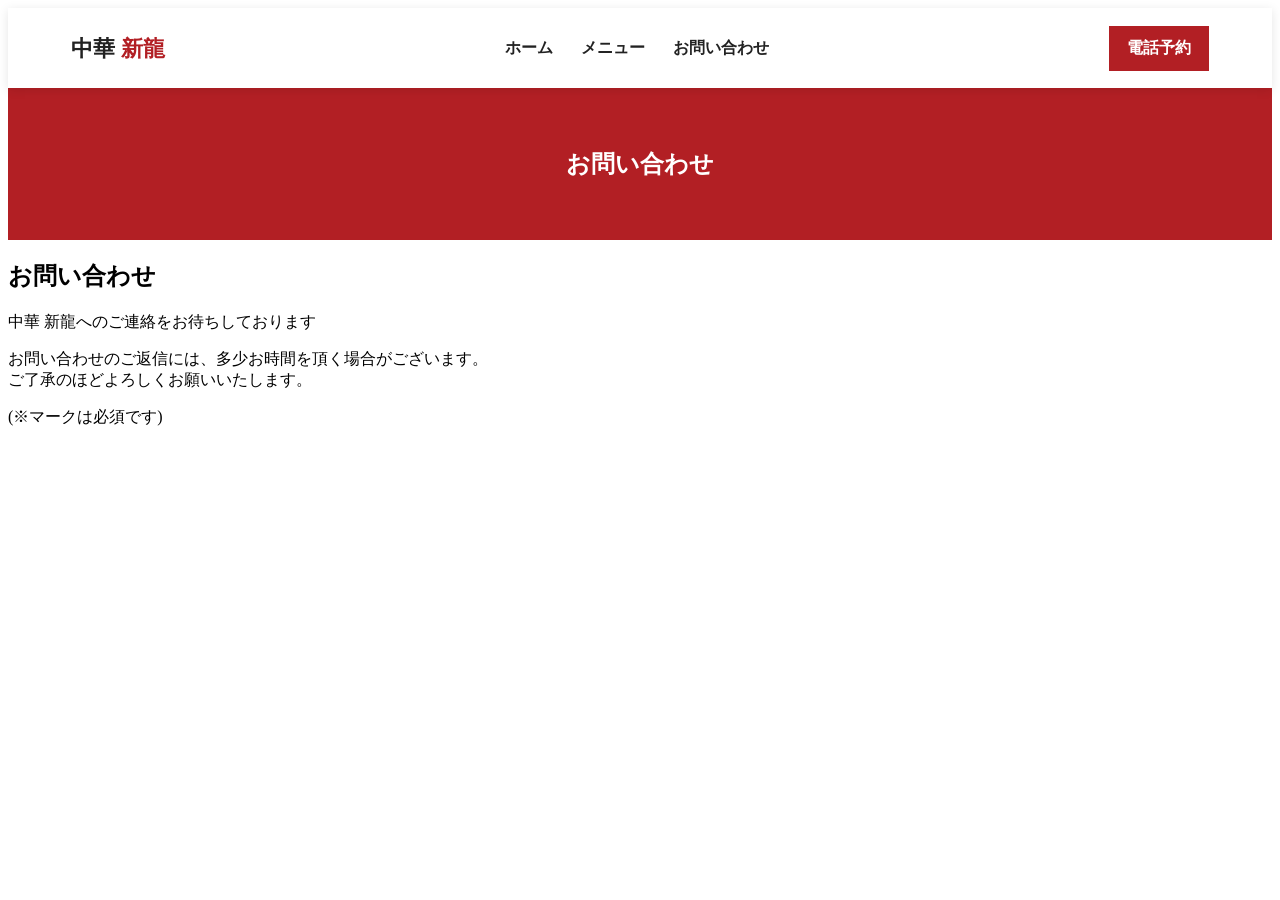
==== info.html @ 84b9b058 "feat:お問い合わせページを作成" ====
<!DOCTYPE html>
<html lang="ja">
<head>
  <meta charset="UTF-8">
  <meta name="viewport" content="width=device-width, initial-scale=1.0">
  <title>お問い合わせ | 中華 新龍</title>
  <link rel="stylesheet" href="./style.css">
</head>

<body>
 <header class="header">
    <div class="header__inner">
      <a class="header__logo" href="index.html">
        中華 <span>新龍</span>
      </a>

      <nav class="header__nav" aria-label="メインメニュー">
        <ul>
          <li><a href="index.html">ホーム</a></li>
          <li><a href="menu.html">メニュー</a></li>
          <li><a href="info.html">お問い合わせ</a></li>
        </ul>
      </nav>

      <a class="header__button" href="tel:0000000000">電話予約</a>
    </div>
  </header>

  <main>
    <section class="page-header">
      <h1>お問い合わせ</h1>
    </section>

    <section class="contact-section">
        <div class="contact-inner">

            <div class="contact-lead">
                <h2>お問い合わせ</h2>
                <p class="contact-lead__thanks">中華 新龍へのご連絡をお待ちしております</p>
                <p class="contact-lead__note">
                    お問い合わせのご返信には、多少お時間を頂く場合がございます。<br>
                    ご了承のほどよろしくお願いいたします。
                </p>
                <p class="contact-lead__required">(<span>※</span>マークは必須です)</p>
            </div>
        </div>
    </section>
---- style.css ----
/* ==========================================
    トップページ（index.html）用スタイル
   ========================================== */

.hero {
 position: relative;
  width: min(90%); 
  aspect-ratio: 4 / 3;
  margin: 40px auto;
  overflow: hidden;
  color: #fff;
  text-align: center;
}


.hero__image {
  position: absolute;
  inset: 0;
  width: 100%;
  height: 100%;
  object-fit: cover;
}

.hero__content {
  position: absolute;
  inset: 0;
  z-index: 2;
  display: grid;
  place-content: center;
  padding: 24px;
  text-align: center;
}

.hero__title {
  margin: 0 0 32px;
  font-size: clamp(2.5rem, 7vw, 5.5rem);
  line-height: 1.35;
}

.news {
  padding: 100px 0;
  background: #f7f3eb;
}

.news__inner {
  width: min(90%, 1100px);
  margin: 0 auto;
}

.news__heading {
  margin-bottom: 40px;
  text-align: center;
}

.news__en {
  margin: 0 0 8px;
  color: #b21f24;
  font-size: 0.9rem;
  font-weight: bold;
  letter-spacing: 0.15em;
}

.news__heading h2 {
  margin: 0;
  font-size: 2rem;
}

.news__list {
  display: grid;
  grid-template-columns: repeat(3, 1fr);
  gap: 24px;
}

.news-card {
  padding: 28px;
  background: #fff;
  border-top: 4px solid #b21f24;
  overflow: hidden; /* 画像がカードからはみ出さないようにする */
}

.news-card__meta {
  display: flex;
  gap: 12px;
  margin: 0 0 16px;
  color: #777;
  font-size: 0.85rem;
}

.news-card__meta span {
  color: #b21f24;
  font-weight: bold;
}

.news-card h3 {
  margin: 0 0 24px;
  font-size: 1.15rem;
  line-height: 1.7;
}

.news-card__image {
  display: block;
  width: 100%;
  aspect-ratio: 4 / 3;
  object-fit: cover;
   transition: transform 0.4s ease;
}

.news-card:hover .news-card__image {
  transform: scale(1.08);
}

.news-card__body {
  padding: 28px;
}

@media (max-width: 768px) {
  .news {
    padding: 64px 0;
  }

  .news__list {
    grid-template-columns: 1fr;
    display: flex;
    justify-content: flex-end;
  }
}

.access{
  padding: 100px 0;
  background: #f7f3eb;
}

.access__inner {
  display: grid;
   grid-template-columns: 1fr 1fr;
  gap: 48px;
  align-items: center;
  width: min(90%, 1100px);
  margin: 0 auto;
}

.access__info h2 {
  margin: 0 0 32px;
  font-size: 2rem;
}

.access__info dl {
  margin: 0;
}

.access__info dl div {
  padding: 16px 0;
  border-bottom: 1px solid #ccc;
}

.access__info dt {
  margin-bottom: 8px;
  color: #b21f24;
  font-weight: bold;
}

.access__info dd {
  margin: 0;
}

.access__map iframe {
  display: block;
  width: 100%;
  aspect-ratio: 4 / 3;
  border: 0;
}

@media (max-width: 768px) {
  .access {
    padding: 64px 0;
  }

  .access__inner {
    grid-template-columns: 1fr;
    gap: 32px;
  }
}

.header{
  position: sticky;
  top: 0;
  z-index: 1000;

  background: rgba(255, 255, 255, 0.95);
  box-shadow: 0 2px 10px rgba(0, 0, 0, 0.1);
}

.header__inner {
  display: flex;
  align-items: center;
  justify-content: space-between;

  width: min(90%, 1200px);
  min-height: 80px;
  margin: 0 auto;
}

.header__logo{
  color: #222;
  font-size: 1.4rem;
  font-weight: bold;
  text-decoration: none;
}

.header__logo span{
  color: #b21f24;
}

.header__nav ul{
  display: flex;
  gap: 28px;
  margin: 0;
  padding: 0;
  list-style: none;
}

.header__nav a {
  color: #222;
  font-weight: bold;
  text-decoration: none;
}

.header__nav a:hover {
  color: #b21f24;
}

.header__button{
  padding:12px 18px;
  background: #b21f24;
  color: #fff;
  font-weight: bold;
  text-decoration: none;
}

.news-list__more{
  display: block;
  width: fit-content;
  margin-left: auto;
  margin-top: 24px;
  font-size: 1.1rem;
  color: #222;
  font-weight: bold;
  text-decoration: none;
}

.news-list__more:hover {
  color: #b21f24;
}

.footer{
  padding:56px 0 24px;
  background:#453f3e;
  color: #fff;
}

.footer__inner{
  diisplay: flex;
  align-items: center;
  justyfy-content: space-between;
  gap: 32px;

  width: min(90%, 1100px);
  margin: 0 auto;
}

.footer__links {
  display: flex;
  align-items: center;
  gap: 32px;
}

.footer__link {
  display: inline-flex;
  align-items: center;
  gap: 8px;

  color: #fff;
  font-weight: bold;
  text-decoration: none;

  transition: color 0.3s;
}

.footer__link:hover{
  color: #e3b34d;
}

.footer__instagram-icon {
  width: 22px;
  height: 22px;
  fill: currentColor;
}

.footer__copyright {
  color: rgba(255, 255, 255, 0.7);
}

@media (max-width: 600px) {
  .footer__inner,
  .footer__links {
    align-items: flex-start;
    flex-direction: column;
  }

  .footer__inner {
    gap: 40px;
  }
}

/* ==========================================
    メニューページ（menu.html）用スタイル
   ========================================== */

   .page-header{
    padding:40px 0;
    background: #b21f24;
    color: #fff;
    text-align: center;
    }

    .menu-category-nav ul {
      display: flex;
      justify-content: center;
      gap: 16px;
      padding: 20px;
      list-style: none;
      background: #fff;
    }

    .menu-category-nav a {
      padding: 8px 16px;
      background: #f7f3eb;
      color: #222;
      text-decoration: none;
      border-radius: 20px;
      font-weight: bold;
    }

    .menu-category-nav a:hover {
      background: #b21f24;
      color: #fff;
    }

    .menu-section{
      width: min(90%, 1000px);
      margin:60px auto;
    }

    .menu-section__title{
      border-bottom: 2px solid #b21f24;
      padding-bottom: 8px;
      margin-bottom: 32px;
      font-size: 1.8rem;
    }

    /*  メニューの2列レイアウト（Grid） */

    .menu-grid{
      display: grid;
      grid-template-columns: repeat(auto-fill, minmax(320px, 1fr));
      gap: 24px;
    }

    .menu-item{
      display: flex;
      align-items: flex-start;
      gap: 16px;
      background: #fff;
      padding: 16px;
      border-radius: 8px;
      box-shadow: 0 2px 8px rgba(0, 0, 0, 0.05);
    }

    .menu-item__image{
      width: 150px;
      height: 150px;
      flex-shrink: 0;
      overflow: hidden;
      border-radius: 6px;
    }

    .menu-item__image img{
      width: 100%;
      height: 100%;
      object-fit: cover;
      border-radius: 6px;
    }

    .menu-item__content{
      flex: 1;
    }

    .menu-item__header{
      display: flex;
      justify-content: space-between;
      align-items: baseline;
      border-bottom: 1px dashed #ccc;
      padding-bottom: 6px;
      margin-bottom: 8px;
    }

    .menu-item__name{
      margin: 0;
      font-size: 1.1rem;
    }

    .menu-item__price{
      color: #b21f24;
      font-weight: bold;
      font-size: 1.1rem;
    }

    .menu-item__desc{
      margin: 0;
      font-size: 0.85rem;
      color: #666;
    }

    /* スマホ表示（画面幅768px以下）調整 */
    @media(max-width: 768px){
      .menu-grid{
        grid-template-columns: 1fr;
      }

      .menu-item{
        flex-direction: column;
      }

      .menu-item__image{
        width: 100%;
        height: 180px;
      }
    }
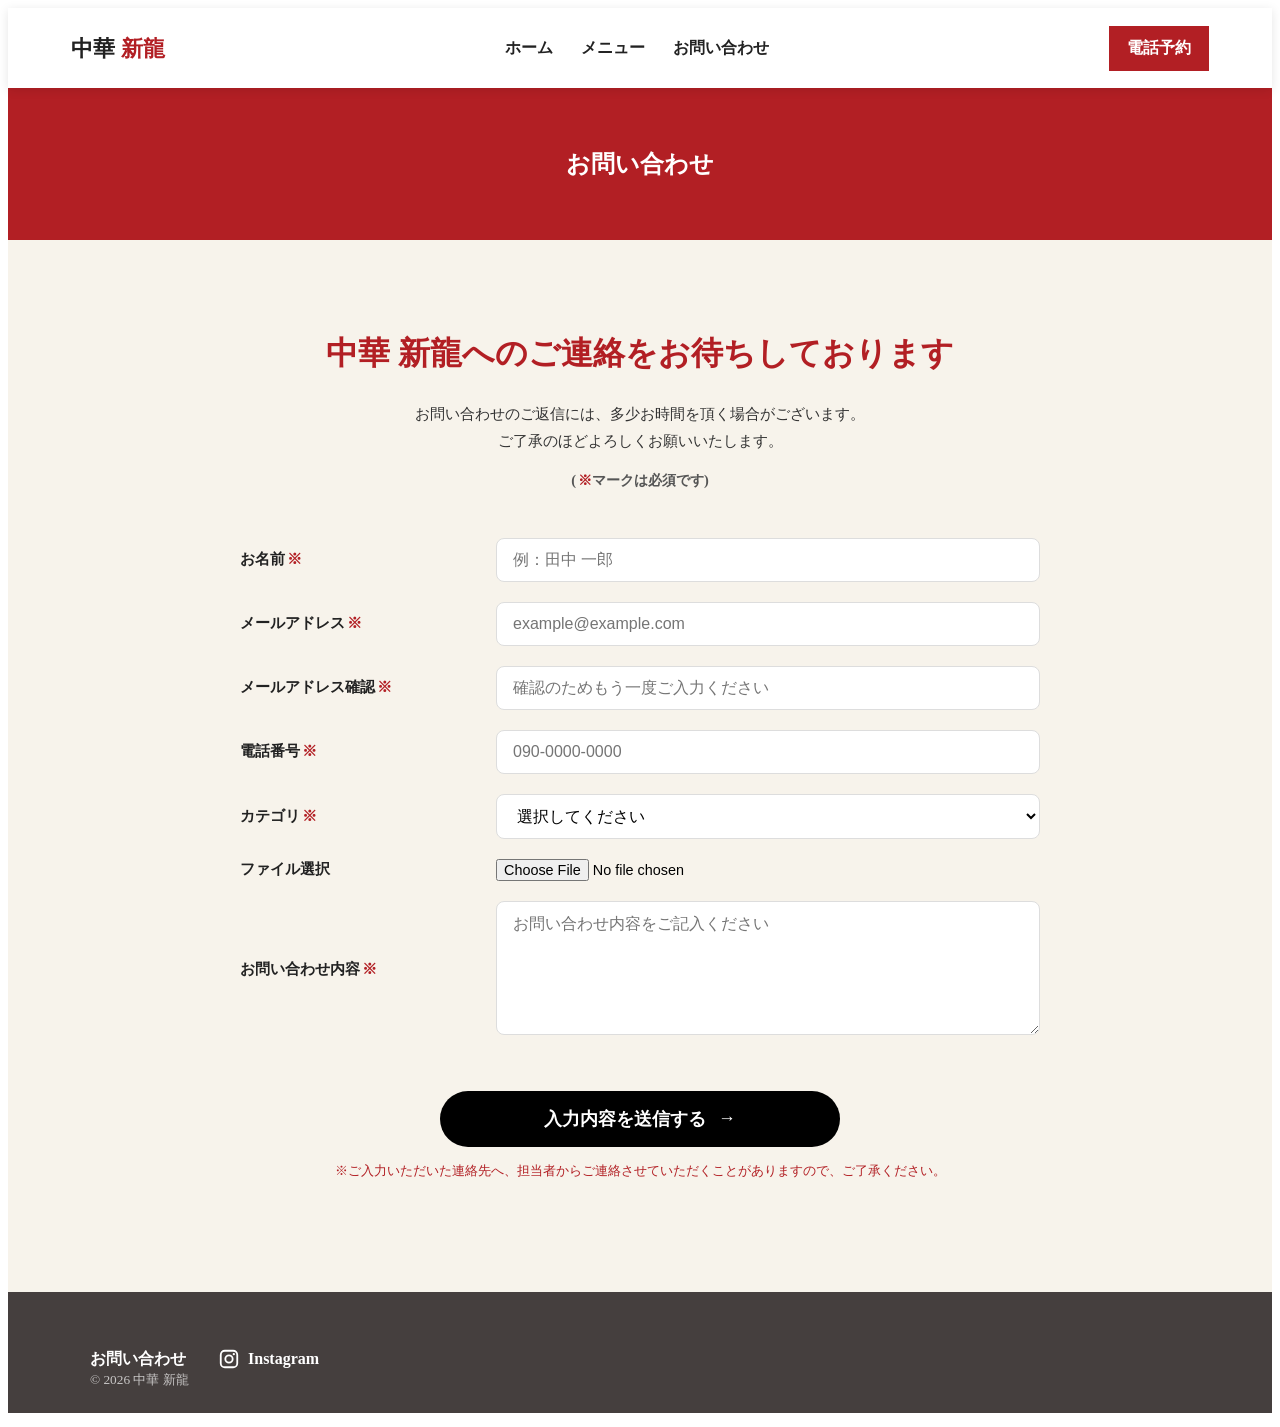
==== commit 8ba363c5: "feat:お問い合わせページ完成" ====
--- a/info.html
+++ b/info.html
@@ -35,7 +35,7 @@
         <div class="contact-inner">
 
             <div class="contact-lead">
-                <h2>お問い合わせ</h2>
+
                 <p class="contact-lead__thanks">中華 新龍へのご連絡をお待ちしております</p>
                 <p class="contact-lead__note">
                     お問い合わせのご返信には、多少お時間を頂く場合がございます。<br>
@@ -43,5 +43,104 @@
                 </p>
                 <p class="contact-lead__required">(<span>※</span>マークは必須です)</p>
             </div>
+
+            <form action="#" method="post" class="contact-form">
+
+                <div class="form-group">
+                    <label for="name" class="form-label">
+                        お名前<span class="required">※</span>
+                    </label>
+                    <div class="form-control">
+                        <input type="text" id="name" name="name" required placeholder="例：田中 一郎">
+                    </div>
+                </div>
+
+                <div class="form-group">
+                    <label for="email" class="form-label">
+                        メールアドレス<span class="required">※</span>
+                    </label>
+                    <div class="form-control">
+                        <input type="email" id="email" name="email" required placeholder="example@example.com">
+                    </div>
+                </div>
+
+                <div class="form-group">
+                    <label for="email_confirm" class="form-label">
+                        メールアドレス確認<span class="required">※</span>
+                    </label>
+                    <div class="form-control">
+                        <input type="email" id="email_confirm" name="email_confirm" required placeholder="確認のためもう一度ご入力ください">
+                    </div>
+                </div>
+
+                <div class="form-group">
+                    <label for="tel" class="form-label">
+                        電話番号<span class="required">※</span>
+                    </label>
+                    <div class="form-control">
+                        <input type="tel" id="tel" name="tel" required placeholder="090-0000-0000">
+                    </div>
+                </div>
+
+                <div class="form-group">
+                    <label for="category" class="form-label">
+                        カテゴリ<span class="required">※</span>
+                    </label>
+                    <div class="form-control">
+                        <select id="category" name="category" required>
+                            <option value="">選択してください</option>
+                            <option value="ご予約について">ご予約について</option>
+                            <option value="ご宴会・貸切について">ご宴会・貸切について</option>
+                            <option value="その他">その他</option>
+                        </select>
+                    </div>
+                </div>
+
+                <div class="form-group">
+                    <label for="file" class="form-label">ファイル選択</label>
+                    <div class="form-control">
+                        <input type="file" id="file" name="file">
+                    </div>
+                </div>
+
+                 <div class="form-group">
+                    <label for="message" class="form-label">
+                        お問い合わせ内容<span class="required">※</span>
+                    </label>
+                    <div class="form-control">
+                        <textarea id="message" name="message" rows="6" required placeholder="お問い合わせ内容をご記入ください"></textarea>
+                    </div>
+                </div>
+
+                 <div class="form-submit">
+                    <button type="submit" class="submit-button">
+                        入力内容を送信する <span>&rarr;</span>
+                    </button>
+                    <p class="submit-note">
+                        ※ご入力いただいた連絡先へ、担当者からご連絡させていただくことがありますので、ご了承ください。
+                    </p>
+                    </div>
+                </div>
+
+            </form>
         </div>
-    </section>+    </section>
+  </main>
+
+  <footer class="footer">
+    <div class="footer__inner">
+      <div class="footer__links">
+        <a class="footer__link" href="contact.html">お問い合わせ</a>
+        <a class="footer__link footer__instagram" href="https://www.instagram.com/" target="_blank" rel="noopener">
+          <svg class="footer__instagram-icon" viewBox="0 0 24 24" aria-hidden="true">
+            <path d="M7.5 2h9A5.5 5.5 0 0 1 22 7.5v9a5.5 5.5 0 0 1-5.5 5.5h-9A5.5 5.5 0 0 1 2 16.5v-9A5.5 5.5 0 0 1 7.5 2Zm0 2A3.5 3.5 0 0 0 4 7.5v9A3.5 3.5 0 0 0 7.5 20h9a3.5 3.5 0 0 0 3.5-3.5v-9A3.5 3.5 0 0 0 16.5 4Zm9.75 1.5a1.25 1.25 0 1 1 0 2.5 1.25 1.25 0 0 1 0-2.5ZM12 7a5 5 0 1 1 0 10 5 5 0 0 1 0-10Zm0 2a3 3 0 1 0 0 6 3 3 0 0 0 0-6Z"/>
+          </svg>
+          <span>Instagram</span>
+        </a>
+      </div>
+      <small class="footer__copyright">&copy; 2026 中華 新龍</small>
+    </div>
+  </footer>
+
+  </body>
+</html>
--- a/style.css
+++ b/style.css
@@ -435,4 +435,158 @@
         width: 100%;
         height: 180px;
       }
-    }+    }
+
+    /* ==========================================
+    お問い合わせページ（contact.html）用スタイル
+   ========================================== */
+
+   .contact-section{
+    padding: 60px 0 100px;
+    background-color: #f7f3eb;
+   }
+
+   .contact-inner{
+    width: min(90%, 800px);
+    margin: 0 auto;
+   }
+
+   .contact-lead{
+    text-align: center;
+    margin-bottom: 48px;
+   }
+
+   .contact-lead h2{
+    font-size: 1.2rem;
+    color: #b21f24;
+    margin-bottom: 12px;
+   }
+
+   .contact-lead__thanks{
+    font-size: 2rem;
+    font-weight: bold;
+    color: #b21f24;
+    margin-bottom: 24px;
+   }
+
+   .contact-lead__note{
+    font-size: 0.95rem;
+    line-height: 1.8;
+    color: #333;
+    margin-bottom: 16px;
+   }
+
+   .contact-lead__required{
+    font-size: 0.9rem;
+    font-weight: bold;
+    color: #555;
+   }
+
+   .contact-lead__required span,
+   .required{
+    color: #b21f24;
+    margin-left: 2px;
+   }
+
+   .contact-form{
+    display: flex;
+    flex-direction: column;
+    gap: 20px;
+   }
+
+   .form-group{
+    display: flex;
+    align-items: center;
+   }
+
+   .form-label{
+    width: 240px;
+    flex-shrink: 0;
+    font-weight: bold;
+    font-size: 0.95rem;
+    color: #222;
+    padding-right: 16px;
+   }
+
+   .form-control{
+    flex: 1;
+   }
+
+   .form-control input[type="text"],
+   .form-control input[type="email"],
+   .form-control input[type="tel"],
+   .form-control select,
+   .form-control textarea{
+    width: 100%;
+    padding: 12px 16px;
+    font-size: 1rem;
+    border: 1px solid #ddd;
+    border-radius: 8px;
+    background-color: #fff;
+    box-sizing: border-box;
+    outline: none;
+    transition: border-color 0.2s;
+   }
+
+   .form-control input:focus,
+   .form-control select:focus,
+   .form-control textarea:focus{
+    border-color: #b21f24;
+   }
+
+   .form-control input[type="file"]{
+    font-size: 0.9rem;
+   }
+
+   .form-submit{
+    margin-top: 32px;
+    text-align: center;
+   }
+
+   .submit-button{
+    display: inline-flex;
+    align-items: center;
+    justify-content: center;
+    gap: 12px;
+    width: min(100%, 400px);
+    padding: 16px 24px;
+    background-color: #000;
+    color: #fff;
+    font-size: 1.1rem;
+    font-weight: bold;
+    border: none;
+    border-radius: 40px;
+    cursor: pointer;
+    transition: opacity 0.3s;
+   }
+
+   .submit-button:hover{
+    opacity: 0.85;
+   }
+
+   .submit-note {
+    margin-top: 16px;
+    font-size: 0.8rem;
+    color: #b21f24;
+   }
+  
+   @media(max-width: 768px){
+    .contact-lead__thanks{
+      font-size: 1.5rem;
+    }
+
+    .form-group{
+      flex-direction: column;
+      align-items: flex-start;
+      gap: 8px;
+    }
+
+    .form-label{
+      width: 100%;
+      padding-right: 0;
+    }
+
+    .form-control{
+      width: 100%;
+    }
+   }
